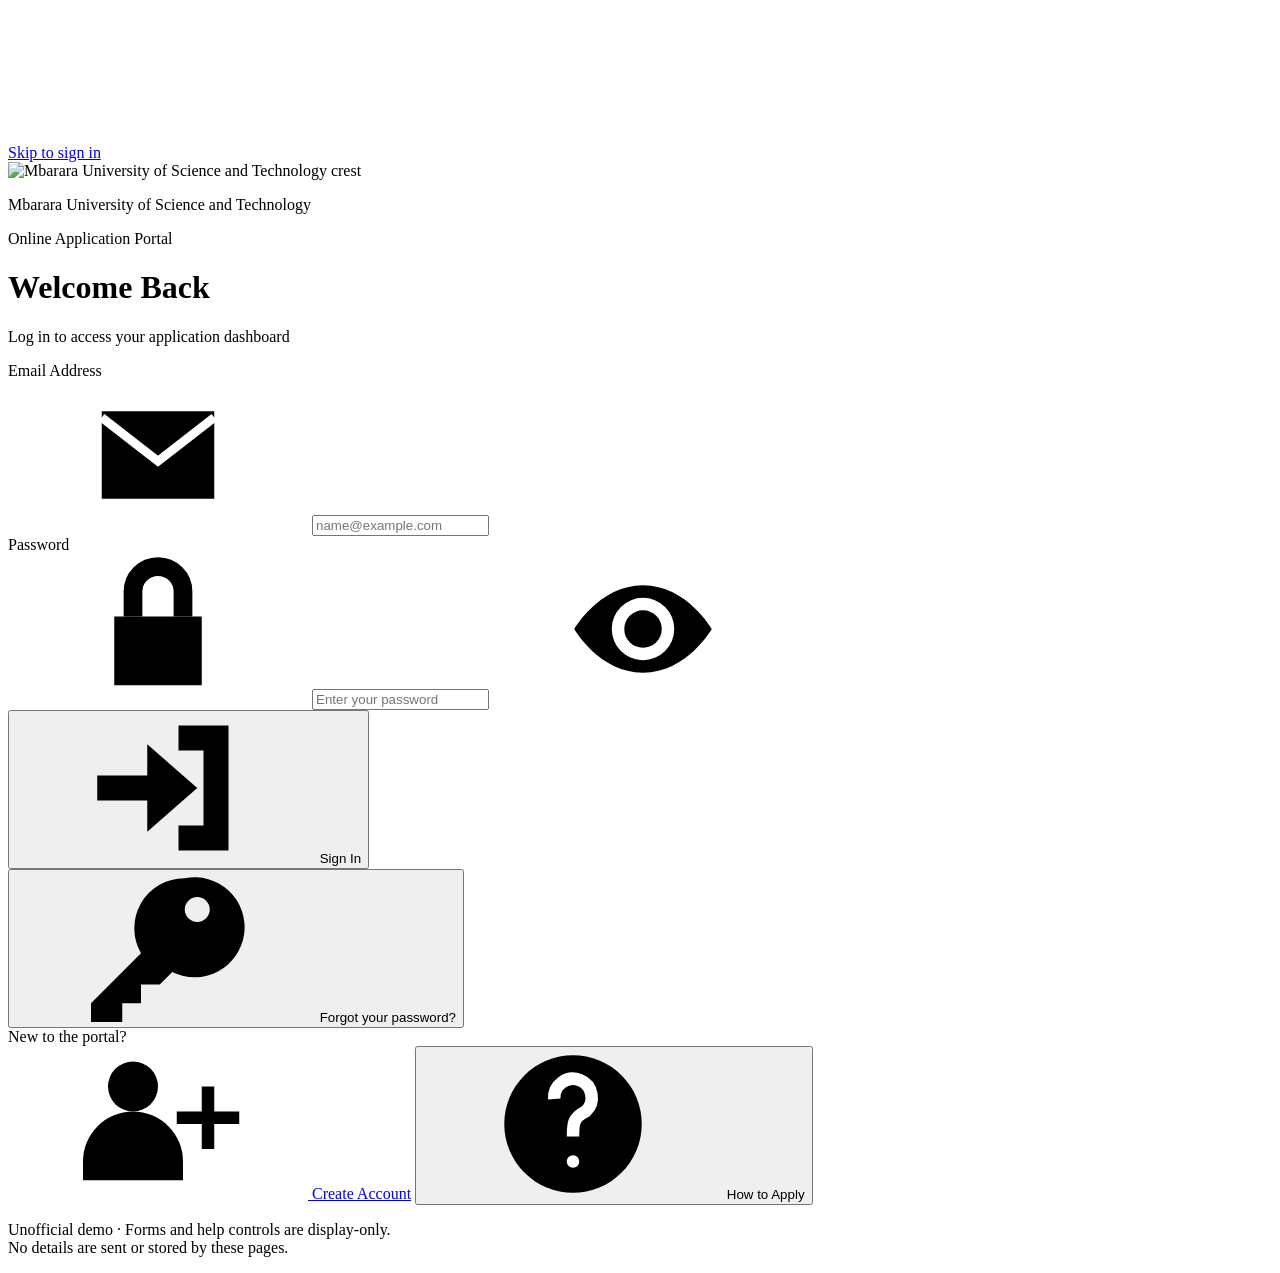
==== index.html @ 3152abef "Add MUST application portal login page" ====
<!DOCTYPE html>
<html lang="en">
<head>
  <!-- The viewport setting makes the layout fit phones as well as desktops. -->
  <meta charset="UTF-8">
  <meta name="viewport" content="width=device-width, initial-scale=1.0">
  <meta name="description" content="An unofficial HTML and CSS recreation of the MUST application portal.">
  <title>Sign In | MUST Application Portal Demo</title>
  <link rel="stylesheet" href="styles.css">
</head>
<body class="login-page">
  <a class="skip-link" href="#main-content">Skip to sign in</a>
  <!-- SVG symbols draw the icons locally, without an icon font or JavaScript. -->
  <svg class="icon-library" xmlns="http://www.w3.org/2000/svg" aria-hidden="true" focusable="false">
    <defs>
      <symbol id="icon-mail" viewBox="0 0 24 24"><path d="M3 5h18v14H3z"/><path d="m3 6 9 7 9-7" fill="none" stroke="white" stroke-width="1.4"/></symbol>
      <symbol id="icon-lock" viewBox="0 0 24 24"><path d="M5 10h14v11H5z"/><path d="M8 10V6a4 4 0 0 1 8 0v4" fill="none" stroke="currentColor" stroke-width="3"/></symbol>
      <symbol id="icon-eye" viewBox="0 0 24 24"><path d="M1 12s4-7 11-7 11 7 11 7-4 7-11 7S1 12 1 12Zm11-5a5 5 0 1 0 0 10 5 5 0 0 0 0-10Z"/><circle cx="12" cy="12" r="3"/></symbol>
      <symbol id="icon-signin" viewBox="0 0 24 24"><path d="M14 2h8v20h-8v-4h4V6h-4ZM9 5l8 7-8 7v-5H1v-4h8Z"/></symbol>
      <symbol id="icon-key" viewBox="0 0 24 24"><path d="M15 1a8 8 0 0 0-7 12L0 21v3h5v-3h3v-3h3l2-2A8 8 0 1 0 15 1Zm2 3a2 2 0 1 1 0 4 2 2 0 0 1 0-4Z"/></symbol>
      <symbol id="icon-plus" viewBox="0 0 24 24"><circle cx="8" cy="6" r="4"/><path d="M0 21v-3a8 8 0 0 1 16 0v3Zm19-15h2v4h4v2h-4v4h-2v-4h-4v-2h4Z"/></symbol>
      <symbol id="icon-help" viewBox="0 0 24 24"><circle cx="12" cy="12" r="11"/><path d="M9 8a3 3 0 1 1 5 2c-2 1-2 2-2 4" fill="none" stroke="white" stroke-width="2"/><circle cx="12" cy="18" r="1" fill="white"/></symbol>
    </defs>
  </svg>

  <div class="portal-wrap">
    <!-- Local copy of the official logo: works offline.
         Source: https://applications.must.ac.ug/dist/img/campus_logo.png -->
    <header class="portal-header">
      <img class="portal-logo" src="assets/must-logo.jpg" alt="Mbarara University of Science and Technology crest" width="78" height="78">
      <p class="university-name">Mbarara University of Science and Technology</p>
      <p class="portal-pill">Online Application Portal</p>
    </header>

    <main class="login-card" id="main-content">
      <h1 id="login-title">Welcome Back</h1>
      <p class="subtitle">Log in to access your application dashboard</p>

      <!-- Demo only: buttons have type="button", and fields omit name attributes.
           There is no submit button, server connection, or credential storage. -->
      <form class="login-form" aria-labelledby="login-title" aria-describedby="demo-note">
          <div class="field-group">
            <label for="email">Email Address</label>
            <div class="input-group">
              <span class="input-icon"><svg class="icon" aria-hidden="true" focusable="false"><use href="#icon-mail"></use></svg></span>
              <input id="email" type="email" placeholder="name@example.com" autocomplete="email" required>
            </div>
          </div>
        <div class="field-group">
          <label for="password">Password</label>
          <div class="input-group">
            <span class="input-icon"><svg class="icon" aria-hidden="true" focusable="false"><use href="#icon-lock"></use></svg></span>
            <input id="password" type="password" placeholder="Enter your password" autocomplete="current-password" required>
            <!-- The eye is decorative: password visibility needs JavaScript. -->
            <span class="password-eye" title="Password remains hidden in this demo"><svg class="icon" aria-hidden="true" focusable="false"><use href="#icon-eye"></use></svg></span>
          </div>
        </div>
        <button class="button sign-in-button" type="button" aria-describedby="demo-note"><svg class="icon" aria-hidden="true" focusable="false"><use href="#icon-signin"></use></svg> Sign In</button>
      </form>

      <!-- Recovery and help are visual controls; the account link works locally. -->
      <button class="forgot-link" type="button" aria-describedby="demo-note" title="Password recovery is not available in this demo">
        <svg class="icon" aria-hidden="true" focusable="false"><use href="#icon-key"></use></svg> Forgot your password?
      </button>
      <div class="divider"><span>New to the portal?</span></div>
      <div class="login-actions">
        <a class="button outline-primary" href="register.html"><svg class="icon" aria-hidden="true" focusable="false"><use href="#icon-plus"></use></svg> Create Account</a>
        <button class="button outline-secondary" type="button" aria-describedby="demo-note" title="Application help is not available in this demo"><svg class="icon" aria-hidden="true" focusable="false"><use href="#icon-help"></use></svg> How to Apply</button>
      </div>
    </main>
    <p class="demo-note" id="demo-note">Unofficial demo · Forms and help controls are display-only.<br>No details are sent or stored by these pages.</p>
  </div>
</body>
</html>
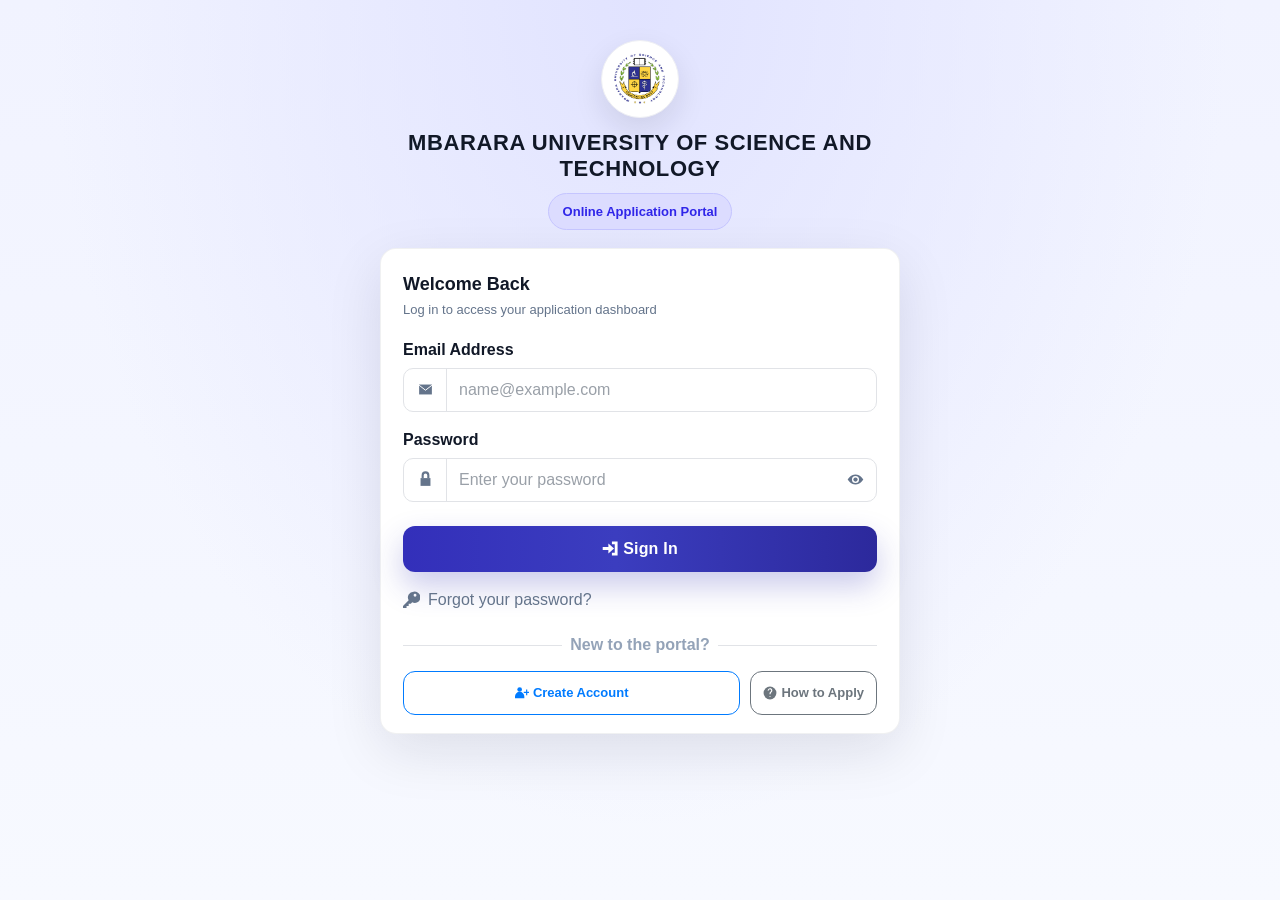
==== commit b19adcad: "Update portal page content" ====
--- a/index.html
+++ b/index.html
@@ -68,7 +68,7 @@
         <button class="button outline-secondary" type="button" aria-describedby="demo-note" title="Application help is not available in this demo"><svg class="icon" aria-hidden="true" focusable="false"><use href="#icon-help"></use></svg> How to Apply</button>
       </div>
     </main>
-    <p class="demo-note" id="demo-note">Unofficial demo · Forms and help controls are display-only.<br>No details are sent or stored by these pages.</p>
+    
   </div>
 </body>
 </html>
--- a/styles.css
+++ b/styles.css
@@ -0,0 +1,220 @@
+/* Shared colors and system fonts: no framework, web font, or network request. */
+:root {
+  color-scheme: light;
+  --text: #111827;
+  --muted: #64748b;
+  --border: #e1e3e7;
+  --blue: #007bff;
+  --purple: #3331b5;
+}
+
+/* Include padding in widths so cards and inputs fit small screens. */
+* { box-sizing: border-box; }
+body {
+  margin: 0;
+  min-height: 100vh;
+  color: var(--text);
+  font-family: Arial, Helvetica, sans-serif;
+  font-size: 16px;
+  line-height: 1.5;
+  background:
+    radial-gradient(ellipse at 50% 0%, #e1e3ff 0%, transparent 65%),
+    linear-gradient(#f1f3ff, #f7f9ff);
+}
+button, input, select { font: inherit; }
+a { color: inherit; text-decoration: none; }
+button, a, input, select { -webkit-tap-highlight-color: transparent; }
+button { cursor: pointer; }
+
+/* Keyboard focus is visible on both fields and navigation links. */
+:focus-visible { outline: 3px solid #7471e6; outline-offset: 3px; }
+.skip-link {
+  position: absolute;
+  top: -100px;
+  left: 12px;
+  z-index: 5;
+  padding: 8px 12px;
+  background: white;
+  border-radius: 6px;
+}
+.skip-link:focus { top: 8px; }
+
+/* SVG symbols are defined once per page and reused by the small visible icons. */
+.icon-library { position: absolute; width: 0; height: 0; overflow: hidden; }
+.icon { width: 17px; height: 17px; flex: 0 0 17px; fill: currentColor; }
+
+/* Login header: centered crest, uppercase university name, and purple pill. */
+.login-page { padding: 40px 16px 24px; }
+.portal-wrap { width: 100%; max-width: 520px; margin: 0 auto; }
+.portal-header { margin-bottom: 18px; text-align: center; }
+.portal-logo {
+  display: block;
+  width: 78px;
+  height: 78px;
+  margin: 0 auto;
+  padding: 8px;
+  object-fit: contain;
+  border: 1px solid #eeeff4;
+  border-radius: 50%;
+  background: white;
+  box-shadow: 0 12px 30px rgb(15 23 42 / 10%);
+}
+.university-name {
+  margin: 12px 0 0;
+  font-size: 22px;
+  font-weight: 800;
+  letter-spacing: 0.6px;
+  line-height: 1.2;
+  text-transform: uppercase;
+}
+.portal-pill {
+  display: inline-block;
+  margin: 10px 0 0;
+  padding: 8px 14px;
+  border: 1px solid #c5c5ff;
+  border-radius: 999px;
+  background: #dcdcff;
+  color: #3026e9;
+  font-size: 13px;
+  font-weight: 700;
+}
+
+/* White cards use rounded corners and soft shadows like the reference images. */
+.login-card, .registration-card {
+  background: white;
+  border: 1px solid rgb(15 23 42 / 6%);
+  border-radius: 16px;
+  box-shadow: 0 18px 55px rgb(15 23 42 / 10%);
+}
+.login-card { padding: 22px 22px 18px; }
+h1 { margin: 0; font-size: 18px; font-weight: 700; line-height: 1.5; }
+.subtitle { margin: 2px 0 18px; color: var(--muted); font-size: 13px; }
+.login-form { display: grid; gap: 16px; }
+.field-group { min-width: 0; }
+label { display: block; margin-bottom: 6px; font-size: 16px; font-weight: 600; }
+
+/* A flex row joins the icon, input, and optional eye into one bordered control. */
+.input-group {
+  display: flex;
+  align-items: stretch;
+  min-width: 0;
+  height: 44px;
+  border: 1px solid var(--border);
+  border-radius: 10px;
+  background: white;
+}
+.input-group:focus-within { border-color: #8e8cf2; box-shadow: 0 0 0 3px rgb(98 104 255 / 12%); }
+.input-icon, .password-eye {
+  display: flex;
+  align-items: center;
+  justify-content: center;
+  flex: 0 0 43px;
+  color: var(--muted);
+}
+.input-icon { border-right: 1px solid var(--border); }
+input {
+  width: 100%;
+  min-width: 0;
+  padding: 9px 12px;
+  color: var(--text);
+  background: transparent;
+  border: 0;
+  border-radius: 10px;
+  font-size: 16px;
+  line-height: 24px;
+}
+input::placeholder { color: #9aa0a8; opacity: 1; }
+/* The group already shows a focus outline, so the input needs no second ring. */
+input:focus-visible { outline: none; }
+.password-eye { flex-basis: 42px; }
+
+/* Shared button sizing; the sign-in action has the screenshot's purple gradient. */
+.button {
+  display: inline-flex;
+  align-items: center;
+  justify-content: center;
+  gap: 4px;
+  min-height: 44px;
+  padding: 10px 12px;
+  border: 1px solid transparent;
+  border-radius: 12px;
+  background: white;
+  font-weight: 600;
+  line-height: 1.25;
+}
+.sign-in-button {
+  width: 100%;
+  height: 46px;
+  margin-top: 8px;
+  border: 0;
+  color: white;
+  background: linear-gradient(90deg, #332fba, #3b3dbf 45%, #2c299c);
+  box-shadow: 0 14px 30px rgb(47 47 180 / 25%);
+  letter-spacing: 0.2px;
+}
+.sign-in-button:hover { filter: brightness(0.95); }
+.forgot-link {
+  display: inline-flex;
+  align-items: center;
+  gap: 8px;
+  margin-top: 16px;
+  padding: 0;
+  color: var(--muted);
+  background: transparent;
+  border: 0;
+  line-height: 24px;
+  text-align: left;
+}
+.forgot-link:hover { text-decoration: underline; }
+.divider { display: flex; align-items: center; gap: 8px; margin: 18px 0 14px; color: #94a3b8; font-weight: 700; text-align: center; }
+.divider::before, .divider::after { content: ""; flex: 1; height: 1px; background: var(--border); }
+.divider span { flex-shrink: 0; }
+.login-actions { display: flex; gap: 10px; }
+.login-actions .button { font-size: 13px; white-space: nowrap; }
+.login-actions .icon { width: 14px; height: 14px; flex-basis: 14px; }
+.login-actions .outline-primary { flex: 1; }
+.outline-primary { color: var(--blue); border-color: var(--blue); }
+.outline-secondary { color: #6c757d; border-color: #6c757d; }
+.outline-primary:hover { background: #f0f7ff; }
+.outline-secondary:hover { background: #f4f5f6; }
+
+/* Account creation remains a standalone page. The gray background recreates
+   the dimmed backdrop, without an overlay that could trap keyboard focus. */
+.registration-page { padding: 28px 12px 16px; background: #999aa5; }
+.registration-shell { width: 100%; max-width: 500px; margin: 0 auto; }
+.registration-card { overflow: hidden; box-shadow: 0 22px 70px rgb(15 23 42 / 18%); }
+.modal-header { display: flex; align-items: flex-start; gap: 12px; padding: 16px 18px; border-bottom: 1px solid #f0f0f2; }
+.modal-header > div { flex: 1; min-width: 0; }
+.modal-header h1 { font-size: 16px; }
+.modal-header .subtitle { margin: 4px 0 0; font-size: 12px; }
+.close-icon { display: flex; align-items: center; justify-content: center; flex: 0 0 34px; height: 34px; margin-top: -2px; border-radius: 10px; background: #f0f1f3; color: black; font-size: 24px; font-weight: 700; line-height: 1; }
+.close-icon:hover { background: #e2e4e9; }
+.modal-body { padding: 18px; }
+.modal-body .field-group + .field-group { margin-top: 16px; }
+.modal-body label { margin-bottom: 4px; }
+.phone-row { display: grid; grid-template-columns: 147px minmax(0, 1fr); gap: 10px; }
+select { width: 100%; min-width: 0; height: 38px; padding: 6px 8px; border: 1px solid #ced4da; border-radius: 3px; color: #495057; background: white; }
+.field-help { margin: 12px 0 0; color: var(--muted); font-size: 12px; }
+.email-help { display: flex; align-items: center; justify-content: flex-end; gap: 4px; width: 100%; margin-top: 8px; padding: 0; border: 0; color: var(--blue); background: transparent; text-align: right; font-style: italic; }
+.email-help:hover { text-decoration: underline; }
+.modal-footer { display: flex; justify-content: flex-end; gap: 8px; padding: 18px 20px; border-top: 1px solid #f0f0f2; }
+.create-button { color: white; background: var(--blue); border-color: var(--blue); }
+.create-button:hover { background: #0069d9; }
+.create-button .icon { width: 20px; height: 20px; flex-basis: 20px; }
+.demo-note { margin: 16px 0 0; color: #68758c; font-size: 11px; line-height: 1.6; text-align: center; }
+.registration-page .demo-note { color: #202536; }
+
+/* Stack the country selector on narrow phones; allow scrolling instead of
+   fixing the card height, so every control remains reachable at large zoom. */
+@media (max-width: 420px) {
+  .login-page { padding: 24px 12px; }
+  .university-name { font-size: 19px; }
+  .login-card { padding: 20px 16px 18px; }
+  .login-actions { gap: 8px; }
+  .login-actions .button { padding: 10px 8px; font-size: 12px; }
+  .registration-page { padding-top: 16px; }
+  .phone-row { grid-template-columns: 1fr; gap: 8px; }
+  .modal-header, .modal-body { padding: 16px; }
+  .modal-footer { padding: 16px; }
+  .email-help { font-size: 14px; }
+}
